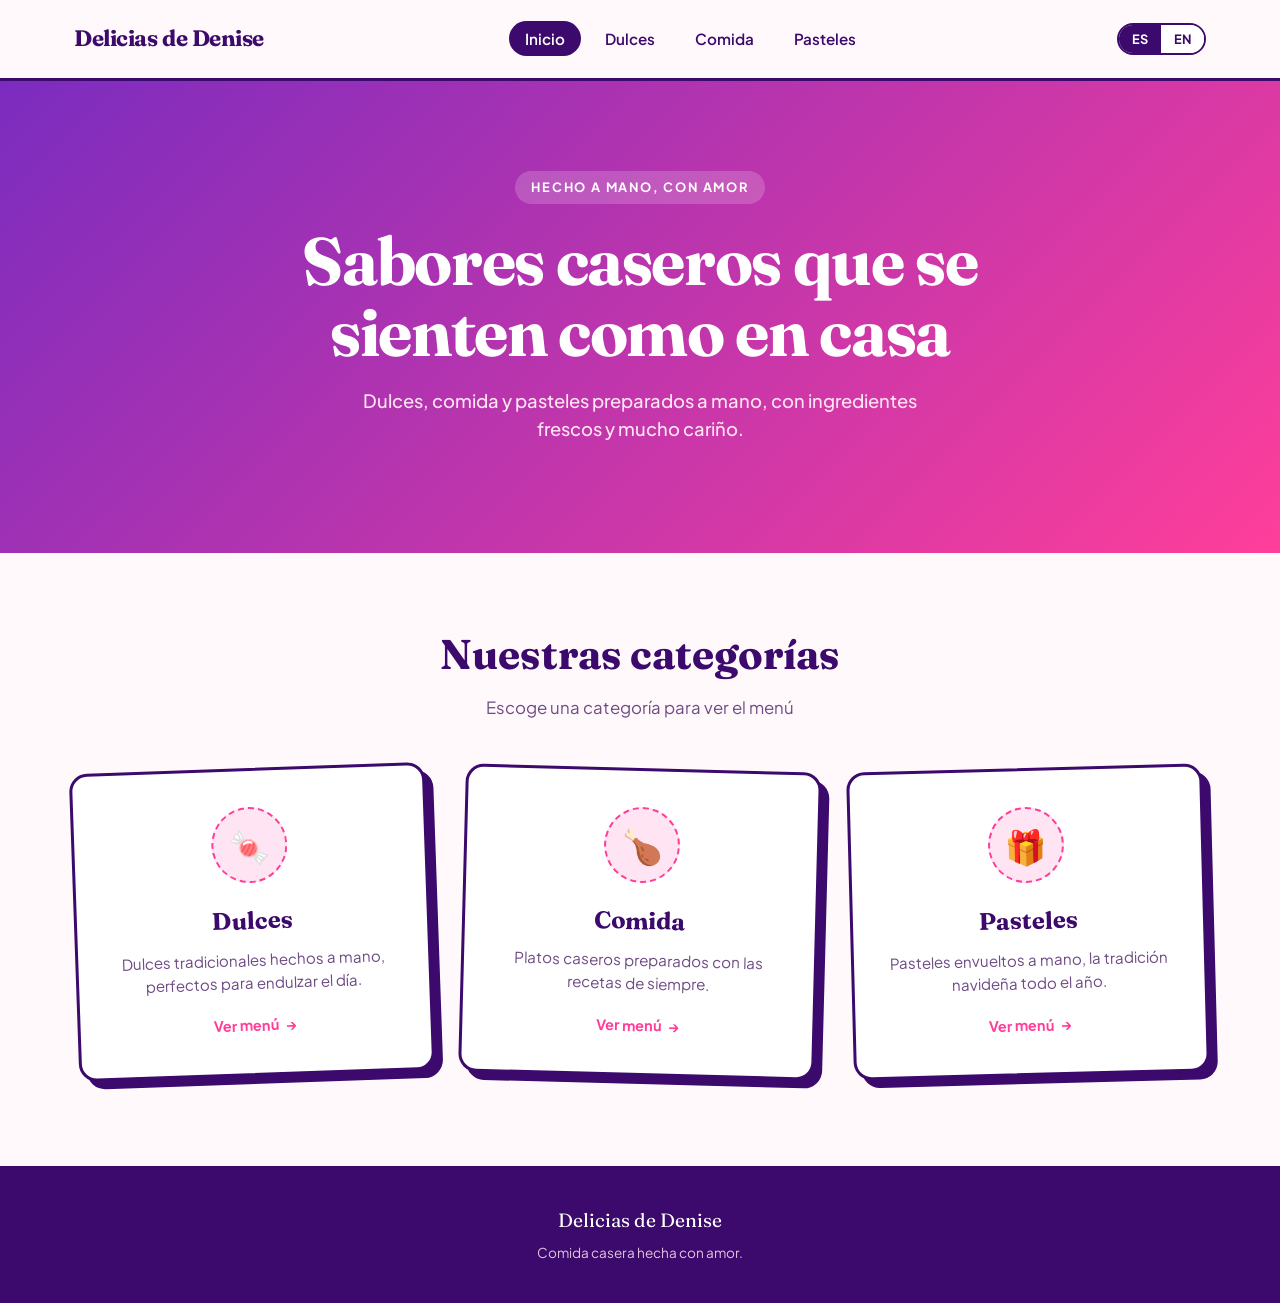
==== index.html @ a086088c "Initial" ====
<!DOCTYPE html>
<html lang="es">
<head>
  <meta charset="UTF-8">
  <meta name="viewport" content="width=device-width, initial-scale=1.0">
  <title>Delicias de Denise</title>
  <link rel="preconnect" href="https://fonts.googleapis.com">
  <link rel="preconnect" href="https://fonts.gstatic.com" crossorigin>
  <link href="https://fonts.googleapis.com/css2?family=Fraunces:opsz,wght@9..144,600;9..144,700&family=Plus+Jakarta+Sans:wght@500;600;700;800&display=swap" rel="stylesheet">
  <link rel="stylesheet" href="styles.css">
</head>
<body>

  <nav class="navbar">
    <div class="container">
      <a href="index.html" class="nav-brand" data-business-name>Delicias de Denise</a>

      <ul class="nav-links">
        <li><a href="index.html" class="active" data-i18n="nav_home">Inicio</a></li>
        <li><a href="candies.html" data-i18n="nav_candies">Dulces</a></li>
        <li><a href="comida.html" data-i18n="nav_comida">Comida</a></li>
        <li><a href="pasteles.html" data-i18n="nav_pasteles">Pasteles</a></li>
      </ul>

      <div class="nav-right">
        <div class="lang-toggle">
          <button data-lang="es" type="button">ES</button>
          <button data-lang="en" type="button">EN</button>
        </div>
        <button class="nav-toggle" type="button" aria-label="Menu">
          <span></span><span></span><span></span>
        </button>
      </div>
    </div>
  </nav>

  <header class="hero">
    <div class="container">
      <span class="hero-eyebrow" data-i18n="hero_eyebrow">Hecho a mano, con amor</span>
      <h1 data-i18n="hero_title">Sabores caseros que se sienten como en casa</h1>
      <p data-i18n="hero_subtitle">Dulces, comida y pasteles preparados a mano, con ingredientes frescos y mucho cariño.</p>
    </div>
  </header>

  <main class="categories">
    <div class="container">
      <div class="section-heading">
        <h2 data-i18n="section_heading">Nuestras categorías</h2>
        <p data-i18n="section_sub">Escoge una categoría para ver el menú</p>
      </div>

      <div class="card-grid">
        <a href="candies.html" class="category-card">
          <div class="card-icon">🍬</div>
          <h3 data-i18n="card_candies_title">Dulces</h3>
          <p data-i18n="card_candies_desc">Dulces tradicionales hechos a mano, perfectos para endulzar el día.</p>
          <span class="card-cta"><span data-i18n="card_cta">Ver menú</span> <span class="arrow">→</span></span>
        </a>

        <a href="comida.html" class="category-card">
          <div class="card-icon">🍗</div>
          <h3 data-i18n="card_comida_title">Comida</h3>
          <p data-i18n="card_comida_desc">Platos caseros preparados con las recetas de siempre.</p>
          <span class="card-cta"><span data-i18n="card_cta">Ver menú</span> <span class="arrow">→</span></span>
        </a>

        <a href="pasteles.html" class="category-card">
          <div class="card-icon">🎁</div>
          <h3 data-i18n="card_pasteles_title">Pasteles</h3>
          <p data-i18n="card_pasteles_desc">Pasteles envueltos a mano, la tradición navideña todo el año.</p>
          <span class="card-cta"><span data-i18n="card_cta">Ver menú</span> <span class="arrow">→</span></span>
        </a>
      </div>
    </div>
  </main>

  <footer class="site-footer">
    <div class="container">
      <div class="footer-brand" data-business-name>Delicias de Denise</div>
      <p data-i18n="footer_tagline">Comida casera hecha con amor.</p>
    </div>
  </footer>

  <script src="script.js"></script>
</body>
</html>
---- styles.css ----
/* ============================================
   Delicias de Denise — Stylesheet
   All colors live in :root below. Change any
   hex value there and it updates everywhere.
   ============================================ */

:root {
  /* ---- Colors (edit these to re-theme the whole site) ---- */
  --color-purple: #7B2CBF;         /* primary purple */
  --color-purple-deep: #3C096C;    /* deep purple - text, shadows, borders */
  --color-pink: #FF3E9A;           /* primary pink / accent */
  --color-pink-light: #FFE5F3;     /* soft pink background tint */
  --color-cream: #FFF9FC;          /* page background */
  --color-white: #FFFFFF;
  --color-text: #2B0B3D;           /* main body text */
  --color-text-soft: #6E4B85;      /* secondary/muted text */

  --gradient-hero: linear-gradient(135deg, var(--color-purple) 0%, var(--color-pink) 100%);
  --gradient-hero-dark: linear-gradient(135deg, var(--color-purple-deep) 0%, var(--color-purple) 100%);

  --shadow-color: var(--color-purple-deep);

  /* ---- Type scale ---- */
  --font-display: 'Fraunces', serif;
  --font-body: 'Plus Jakarta Sans', sans-serif;

  /* ---- Layout ---- */
  --radius: 18px;
  --radius-sm: 10px;
  --max-width: 1180px;
  --border-w: 3px;
}

* { box-sizing: border-box; margin: 0; padding: 0; }

html { scroll-behavior: smooth; }

body {
  font-family: var(--font-body);
  background: var(--color-cream);
  color: var(--color-text);
  line-height: 1.5;
  min-height: 100vh;
  display: flex;
  flex-direction: column;
}

img { max-width: 100%; display: block; }

a { color: inherit; text-decoration: none; }

ul { list-style: none; }

button { font-family: inherit; cursor: pointer; border: none; background: none; }

.container {
  width: 100%;
  max-width: var(--max-width);
  margin: 0 auto;
  padding: 0 24px;
}

/* ============================================
   Top Navigation
   ============================================ */

.navbar {
  position: sticky;
  top: 0;
  z-index: 100;
  background: var(--color-cream);
  border-bottom: var(--border-w) solid var(--color-purple-deep);
}

.navbar .container {
  display: flex;
  align-items: center;
  justify-content: space-between;
  height: 78px;
}

.nav-brand {
  font-family: var(--font-display);
  font-weight: 700;
  font-size: 1.4rem;
  color: var(--color-purple-deep);
  letter-spacing: -0.02em;
  white-space: nowrap;
}

.nav-brand span { color: var(--color-pink); }

.nav-links {
  display: flex;
  gap: 8px;
  align-items: center;
}

.nav-links a {
  font-weight: 600;
  font-size: 0.95rem;
  padding: 8px 16px;
  border-radius: 999px;
  color: var(--color-purple-deep);
  transition: background 0.15s ease, color 0.15s ease;
}

.nav-links a:hover {
  background: var(--color-pink-light);
}

.nav-links a.active {
  background: var(--color-purple-deep);
  color: var(--color-white);
}

.nav-right {
  display: flex;
  align-items: center;
  gap: 14px;
}

.lang-toggle {
  display: flex;
  border: 2px solid var(--color-purple-deep);
  border-radius: 999px;
  overflow: hidden;
}

.lang-toggle button {
  padding: 6px 13px;
  font-weight: 700;
  font-size: 0.8rem;
  color: var(--color-purple-deep);
  background: var(--color-white);
  transition: background 0.15s ease, color 0.15s ease;
}

.lang-toggle button.active {
  background: var(--color-purple-deep);
  color: var(--color-white);
}

.nav-toggle {
  display: none;
  flex-direction: column;
  gap: 5px;
  padding: 6px;
}

.nav-toggle span {
  width: 24px;
  height: 3px;
  background: var(--color-purple-deep);
  border-radius: 3px;
}

/* ============================================
   Hero
   ============================================ */

.hero {
  background: var(--gradient-hero);
  padding: 90px 0 110px;
  position: relative;
  overflow: hidden;
  text-align: center;
}

.hero-eyebrow {
  display: inline-block;
  font-weight: 700;
  font-size: 0.8rem;
  letter-spacing: 0.14em;
  text-transform: uppercase;
  color: var(--color-white);
  background: rgba(255, 255, 255, 0.18);
  padding: 7px 16px;
  border-radius: 999px;
  margin-bottom: 22px;
}

.hero h1 {
  font-family: var(--font-display);
  font-weight: 700;
  font-size: clamp(2.4rem, 5.5vw, 4.2rem);
  color: var(--color-white);
  line-height: 1.05;
  letter-spacing: -0.02em;
  max-width: 780px;
  margin: 0 auto 20px;
}

.hero p {
  font-size: 1.15rem;
  color: var(--color-pink-light);
  max-width: 560px;
  margin: 0 auto;
  font-weight: 500;
}

/* ============================================
   Category cards (index page)
   ============================================ */

.categories {
  padding: 70px 0 90px;
}

.section-heading {
  text-align: center;
  margin-bottom: 48px;
}

.section-heading h2 {
  font-family: var(--font-display);
  font-size: clamp(1.8rem, 3.5vw, 2.6rem);
  color: var(--color-purple-deep);
  margin-bottom: 10px;
}

.section-heading p {
  color: var(--color-text-soft);
  font-size: 1.05rem;
}

.card-grid {
  display: grid;
  grid-template-columns: repeat(3, 1fr);
  gap: 32px;
  margin-top: 10px;
}

.category-card {
  display: block;
  background: var(--color-white);
  border: var(--border-w) solid var(--color-purple-deep);
  border-radius: var(--radius);
  padding: 36px 28px;
  text-align: center;
  box-shadow: 8px 8px 0 var(--shadow-color);
  transition: transform 0.18s ease, box-shadow 0.18s ease;
  transform: rotate(var(--tilt, -2deg));
}

.category-card:nth-child(2) { --tilt: 1.5deg; }
.category-card:nth-child(3) { --tilt: -1.5deg; }

.category-card:hover {
  transform: rotate(0deg) translateY(-4px);
  box-shadow: 11px 11px 0 var(--shadow-color);
}

.category-card:focus-visible {
  outline: 3px solid var(--color-pink);
  outline-offset: 4px;
}

.card-icon {
  width: 76px;
  height: 76px;
  border-radius: 50%;
  background: var(--color-pink-light);
  display: flex;
  align-items: center;
  justify-content: center;
  font-size: 2.1rem;
  margin: 0 auto 20px;
  border: 2px dashed var(--color-pink);
}

.category-card h3 {
  font-family: var(--font-display);
  font-size: 1.5rem;
  color: var(--color-purple-deep);
  margin-bottom: 10px;
}

.category-card p {
  color: var(--color-text-soft);
  font-size: 0.95rem;
  margin-bottom: 18px;
}

.card-cta {
  display: inline-flex;
  align-items: center;
  gap: 6px;
  font-weight: 700;
  font-size: 0.9rem;
  color: var(--color-pink);
}

.card-cta .arrow {
  transition: transform 0.15s ease;
}

.category-card:hover .card-cta .arrow {
  transform: translateX(4px);
}

/* ============================================
   Category page header
   ============================================ */

.page-header {
  background: var(--gradient-hero-dark);
  padding: 60px 0 56px;
  text-align: center;
}

.page-header h1 {
  font-family: var(--font-display);
  font-size: clamp(2rem, 4.5vw, 3rem);
  color: var(--color-white);
  margin-bottom: 12px;
}

.page-header p {
  color: var(--color-pink-light);
  max-width: 520px;
  margin: 0 auto;
  font-size: 1.05rem;
}

.back-link {
  display: inline-flex;
  align-items: center;
  gap: 6px;
  margin: 28px auto 0;
  font-weight: 600;
  font-size: 0.9rem;
  color: var(--color-purple-deep);
}

.back-link:hover { color: var(--color-pink); }

/* ============================================
   Item grid (category pages)
   ============================================ */

.items-section {
  padding: 60px 0 90px;
}

.item-grid {
  display: grid;
  grid-template-columns: repeat(auto-fill, minmax(260px, 1fr));
  gap: 28px;
}

.item-card {
  background: var(--color-white);
  border: var(--border-w) solid var(--color-purple-deep);
  border-radius: var(--radius);
  overflow: hidden;
  box-shadow: 6px 6px 0 var(--shadow-color);
  transition: transform 0.15s ease, box-shadow 0.15s ease;
  display: flex;
  flex-direction: column;
}

.item-card:hover {
  transform: translateY(-3px);
  box-shadow: 9px 9px 0 var(--shadow-color);
}

.item-photo {
  height: 150px;
  background: var(--color-pink-light);
  display: flex;
  align-items: center;
  justify-content: center;
  font-size: 2.4rem;
  border-bottom: var(--border-w) solid var(--color-purple-deep);
}

.item-body {
  padding: 20px;
  display: flex;
  flex-direction: column;
  flex: 1;
}

.item-body h3 {
  font-family: var(--font-display);
  font-size: 1.2rem;
  color: var(--color-purple-deep);
  margin-bottom: 8px;
}

.item-body p {
  color: var(--color-text-soft);
  font-size: 0.9rem;
  margin-bottom: 16px;
  flex: 1;
}

.item-footer {
  display: flex;
  align-items: center;
  justify-content: space-between;
  gap: 10px;
}

.item-price {
  font-family: var(--font-display);
  font-weight: 700;
  font-size: 1.15rem;
  color: var(--color-pink);
  white-space: nowrap;
}

.order-btn {
  display: inline-flex;
  align-items: center;
  gap: 7px;
  background: var(--color-purple-deep);
  color: var(--color-white);
  font-weight: 700;
  font-size: 0.85rem;
  padding: 10px 16px;
  border-radius: 999px;
  transition: background 0.15s ease, transform 0.15s ease;
  white-space: nowrap;
}

.order-btn:hover {
  background: var(--color-pink);
  transform: scale(1.04);
}

.order-btn svg { width: 16px; height: 16px; }

/* ============================================
   Footer
   ============================================ */

.site-footer {
  margin-top: auto;
  background: var(--color-purple-deep);
  color: var(--color-pink-light);
  padding: 40px 0;
  text-align: center;
}

.site-footer .footer-brand {
  font-family: var(--font-display);
  font-size: 1.2rem;
  color: var(--color-white);
  margin-bottom: 8px;
}

.site-footer p {
  font-size: 0.85rem;
  opacity: 0.85;
}

.footer-whatsapp {
  display: inline-flex;
  align-items: center;
  gap: 6px;
  margin-top: 14px;
  font-weight: 700;
  color: var(--color-white);
  background: rgba(255,255,255,0.12);
  padding: 8px 18px;
  border-radius: 999px;
  transition: background 0.15s ease;
}

.footer-whatsapp:hover { background: rgba(255,255,255,0.24); }

/* ============================================
   Responsive
   ============================================ */

@media (max-width: 900px) {
  .card-grid { grid-template-columns: 1fr; max-width: 420px; margin-left: auto; margin-right: auto; }
  .category-card { transform: none !important; }
}

@media (max-width: 760px) {
  .nav-links { display: none; }
  .nav-toggle { display: flex; }

  .navbar.open .nav-links {
    display: flex;
    flex-direction: column;
    position: absolute;
    top: 78px;
    left: 0;
    right: 0;
    background: var(--color-cream);
    border-bottom: var(--border-w) solid var(--color-purple-deep);
    padding: 12px 24px 20px;
    gap: 4px;
  }

  .hero { padding: 60px 0 76px; }
  .categories { padding: 50px 0 60px; }
}

@media (prefers-reduced-motion: reduce) {
  * { transition: none !important; scroll-behavior: auto !important; }
}
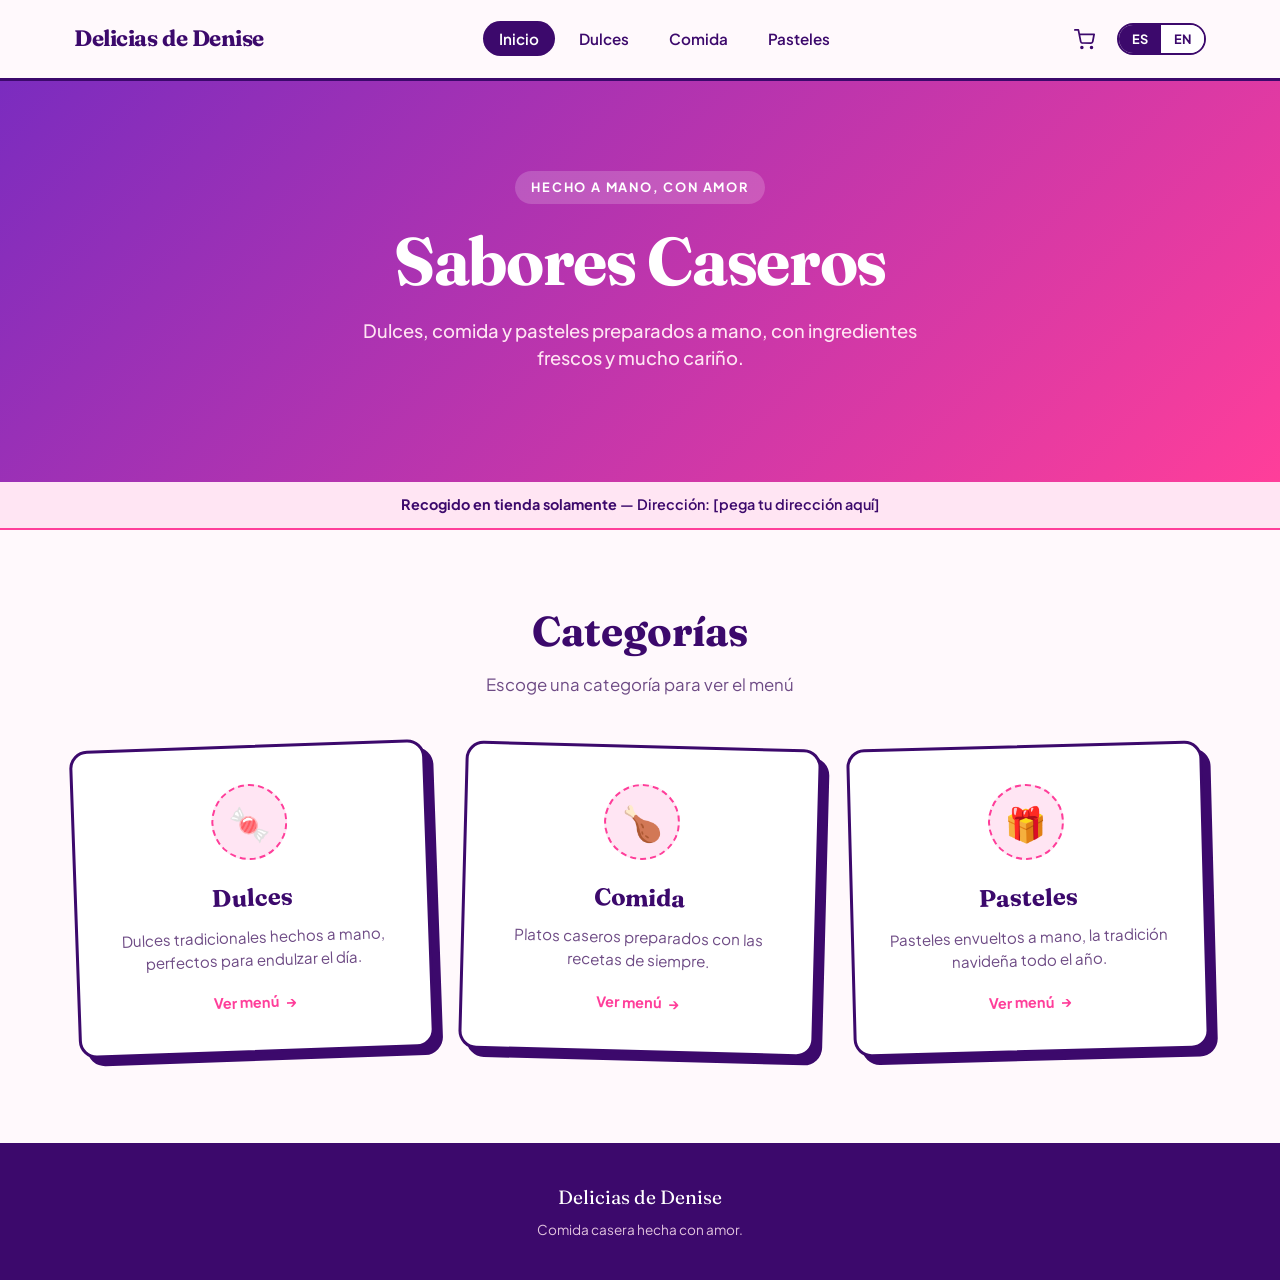
==== commit bc5242bb: "Add pickup banner to index.html" ====
--- a/index.html
+++ b/index.html
@@ -42,6 +42,12 @@
     </div>
   </header>
 
+  <div class="pickup-banner">
+    <div class="container">
+      <p><strong data-i18n="pickup_banner_title">Recogido en tienda solamente</strong> — <span data-i18n="pickup_banner_address">Dirección: [pega tu dirección aquí]</span></p>
+    </div>
+  </div>
+  
   <main class="categories">
     <div class="container">
       <div class="section-heading">
@@ -49,6 +55,7 @@
         <p data-i18n="section_sub">Escoge una categoría para ver el menú</p>
       </div>
 
+      
       <div class="card-grid">
         <a href="candies.html" class="category-card">
           <div class="card-icon">🍬</div>
--- a/styles.css
+++ b/styles.css
@@ -373,6 +373,25 @@
   justify-content: center;
   font-size: 2.4rem;
   border-bottom: var(--border-w) solid var(--color-purple-deep);
+  overflow: hidden;
+}
+
+.item-photo img {
+  width: 100%;
+  height: 100%;
+  object-fit: cover;
+}
+
+.grid-msg {
+  grid-column: 1 / -1;
+  text-align: center;
+  padding: 50px 0;
+  color: var(--color-text-soft);
+  font-weight: 600;
+}
+
+.grid-msg-error {
+  color: var(--color-pink);
 }
 
 .item-body {
@@ -433,6 +452,340 @@
 .order-btn svg { width: 16px; height: 16px; }
 
 /* ============================================
+   Out of stock / info line (item cards)
+   ============================================ */
+
+.item-photo { position: relative; }
+
+.stock-badge {
+  position: absolute;
+  top: 10px;
+  right: 10px;
+  background: var(--color-purple-deep);
+  color: var(--color-white);
+  font-size: 0.7rem;
+  font-weight: 700;
+  padding: 4px 10px;
+  border-radius: 999px;
+}
+
+.item-card-out .item-photo img { opacity: 0.5; }
+
+.item-info {
+  font-size: 0.8rem;
+  color: var(--color-pink);
+  font-weight: 600;
+  margin-top: -8px;
+  margin-bottom: 16px;
+}
+
+.stock-pill {
+  font-size: 0.8rem;
+  font-weight: 700;
+  color: var(--color-text-soft);
+}
+
+/* ============================================
+   Quantity stepper (item cards + cart panel)
+   ============================================ */
+
+.qty-stepper {
+  display: flex;
+  align-items: center;
+  gap: 10px;
+  border: 2px solid var(--color-purple-deep);
+  border-radius: 999px;
+  padding: 4px 6px;
+}
+
+.qty-btn {
+  width: 26px;
+  height: 26px;
+  border-radius: 50%;
+  background: var(--color-purple-deep);
+  color: var(--color-white);
+  font-size: 1rem;
+  font-weight: 700;
+  line-height: 1;
+  display: flex;
+  align-items: center;
+  justify-content: center;
+  transition: background 0.15s ease;
+}
+
+.qty-btn:hover { background: var(--color-pink); }
+
+.qty-value {
+  min-width: 16px;
+  text-align: center;
+  font-weight: 700;
+  color: var(--color-purple-deep);
+  font-size: 0.95rem;
+}
+
+/* ============================================
+   Cart button (nav) + slide-out panel
+   ============================================ */
+
+.cart-btn {
+  position: relative;
+  display: flex;
+  align-items: center;
+  justify-content: center;
+  width: 38px;
+  height: 38px;
+  color: var(--color-purple-deep);
+  border-radius: 50%;
+  transition: background 0.15s ease;
+}
+
+.cart-btn:hover { background: var(--color-pink-light); }
+
+.cart-btn svg { width: 21px; height: 21px; }
+
+.cart-badge {
+  position: absolute;
+  top: -2px;
+  right: -2px;
+  min-width: 18px;
+  height: 18px;
+  padding: 0 4px;
+  border-radius: 999px;
+  background: var(--color-pink);
+  color: var(--color-white);
+  font-size: 0.7rem;
+  font-weight: 700;
+  display: none;
+  align-items: center;
+  justify-content: center;
+}
+
+.cart-overlay {
+  position: fixed;
+  inset: 0;
+  background: rgba(43, 11, 61, 0.55);
+  z-index: 200;
+  display: flex;
+  justify-content: flex-end;
+  opacity: 0;
+  pointer-events: none;
+  transition: opacity 0.2s ease;
+}
+
+.cart-overlay.open {
+  opacity: 1;
+  pointer-events: auto;
+}
+
+.cart-panel {
+  width: 100%;
+  max-width: 400px;
+  height: 100%;
+  background: var(--color-cream);
+  border-left: var(--border-w) solid var(--color-purple-deep);
+  display: flex;
+  flex-direction: column;
+  transform: translateX(100%);
+  transition: transform 0.25s ease;
+}
+
+.cart-overlay.open .cart-panel { transform: translateX(0); }
+
+.cart-panel-header {
+  display: flex;
+  align-items: center;
+  justify-content: space-between;
+  padding: 22px 24px;
+  border-bottom: 2px solid var(--color-pink-light);
+}
+
+.cart-title {
+  font-family: var(--font-display);
+  font-size: 1.3rem;
+  color: var(--color-purple-deep);
+}
+
+.cart-close {
+  font-size: 1.6rem;
+  line-height: 1;
+  color: var(--color-purple-deep);
+  padding: 4px 8px;
+}
+
+.cart-close:hover { color: var(--color-pink); }
+
+.cart-items {
+  flex: 1;
+  overflow-y: auto;
+  padding: 18px 24px;
+  display: flex;
+  flex-direction: column;
+  gap: 16px;
+}
+
+.cart-empty {
+  text-align: center;
+  color: var(--color-text-soft);
+  padding: 40px 0;
+  font-weight: 600;
+}
+
+.cart-row {
+  display: flex;
+  align-items: center;
+  justify-content: space-between;
+  gap: 12px;
+  padding-bottom: 14px;
+  border-bottom: 1px dashed var(--color-pink);
+}
+
+.cart-row-info {
+  display: flex;
+  flex-direction: column;
+  gap: 4px;
+}
+
+.cart-row-name {
+  font-weight: 700;
+  color: var(--color-purple-deep);
+  font-size: 0.95rem;
+}
+
+.cart-row-subtotal {
+  font-size: 0.85rem;
+  color: var(--color-text-soft);
+}
+
+.cart-row-controls {
+  display: flex;
+  align-items: center;
+  gap: 8px;
+}
+
+.cart-remove-btn {
+  font-size: 0.95rem;
+  padding: 4px;
+  opacity: 0.7;
+  transition: opacity 0.15s ease;
+}
+
+.cart-remove-btn:hover { opacity: 1; }
+
+.cart-footer {
+  padding: 20px 24px 26px;
+  border-top: var(--border-w) solid var(--color-purple-deep);
+  display: flex;
+  flex-direction: column;
+  gap: 14px;
+}
+
+.cart-total-row {
+  display: flex;
+  align-items: center;
+  justify-content: space-between;
+  font-family: var(--font-display);
+  font-size: 1.2rem;
+  color: var(--color-purple-deep);
+  font-weight: 700;
+}
+
+.cart-deposit-notice {
+  display: none;
+  background: var(--color-pink-light);
+  border: 2px solid var(--color-pink);
+  border-radius: var(--radius-sm);
+  padding: 10px 14px;
+  font-size: 0.82rem;
+  color: var(--color-purple-deep);
+  line-height: 1.4;
+}
+
+/* ---- Name + phone form, shown above the send buttons ---- */
+
+.cart-customer-form {
+  display: flex;
+  flex-direction: column;
+  gap: 10px;
+}
+
+.cart-input {
+  width: 100%;
+  padding: 11px 14px;
+  border: 2px solid var(--color-purple-deep);
+  border-radius: var(--radius-sm);
+  font-family: inherit;
+  font-size: 0.9rem;
+  color: var(--color-text);
+  background: var(--color-white);
+}
+
+.cart-input:focus {
+  outline: none;
+  border-color: var(--color-pink);
+}
+
+.cart-input::placeholder {
+  color: var(--color-text-soft);
+}
+
+.cart-form-error {
+  display: none;
+  color: var(--color-pink);
+  font-size: 0.8rem;
+  font-weight: 600;
+}
+
+.cart-checkout-btn {
+  display: flex;
+  align-items: center;
+  justify-content: center;
+  gap: 8px;
+  background: var(--color-purple-deep);
+  color: var(--color-white);
+  font-weight: 700;
+  padding: 13px 20px;
+  border-radius: 999px;
+  transition: background 0.15s ease;
+}
+
+.cart-checkout-btn svg { width: 18px; height: 18px; }
+
+.cart-checkout-btn:hover { background: var(--color-pink); }
+
+.cart-checkout-btn.disabled {
+  pointer-events: none;
+  opacity: 0.5;
+}
+
+.cart-checkout-btn-secondary {
+  background: var(--color-white);
+  color: var(--color-purple-deep);
+  border: 2px solid var(--color-purple-deep);
+  padding: 11px 20px;
+}
+
+.cart-checkout-btn-secondary:hover {
+  background: var(--color-pink-light);
+  color: var(--color-purple-deep);
+}
+
+.cart-clear-btn {
+  text-align: center;
+  font-size: 0.85rem;
+  font-weight: 600;
+  color: var(--color-text-soft);
+  text-decoration: underline;
+}
+
+.cart-clear-btn:hover { color: var(--color-pink); }
+
+body.cart-lock-scroll { overflow: hidden; }
+
+@media (max-width: 480px) {
+  .cart-panel { max-width: 100%; }
+}
+
+/* ============================================
    Footer
    ============================================ */
 
@@ -470,6 +823,38 @@
 }
 
 .footer-whatsapp:hover { background: rgba(255,255,255,0.24); }
+
+.pickup-banner {
+  background: var(--color-pink-light);
+  border-bottom: 2px solid var(--color-pink);
+  padding: 12px 0;
+  text-align: center;
+}
+
+.pickup-banner p {
+  font-size: 0.9rem;
+  font-weight: 600;
+  color: var(--color-purple-deep);
+}
+
+.pickup-notice {
+  margin-top: 48px;
+  padding: 20px 24px;
+  background: var(--color-pink-light);
+  border: 2px solid var(--color-pink);
+  border-radius: var(--radius-sm);
+  text-align: center;
+}
+
+.pickup-notice p {
+  color: var(--color-purple-deep);
+  font-size: 0.9rem;
+}
+
+.pickup-notice p:first-child {
+  font-weight: 700;
+  margin-bottom: 4px;
+}
 
 /* ============================================
    Responsive
